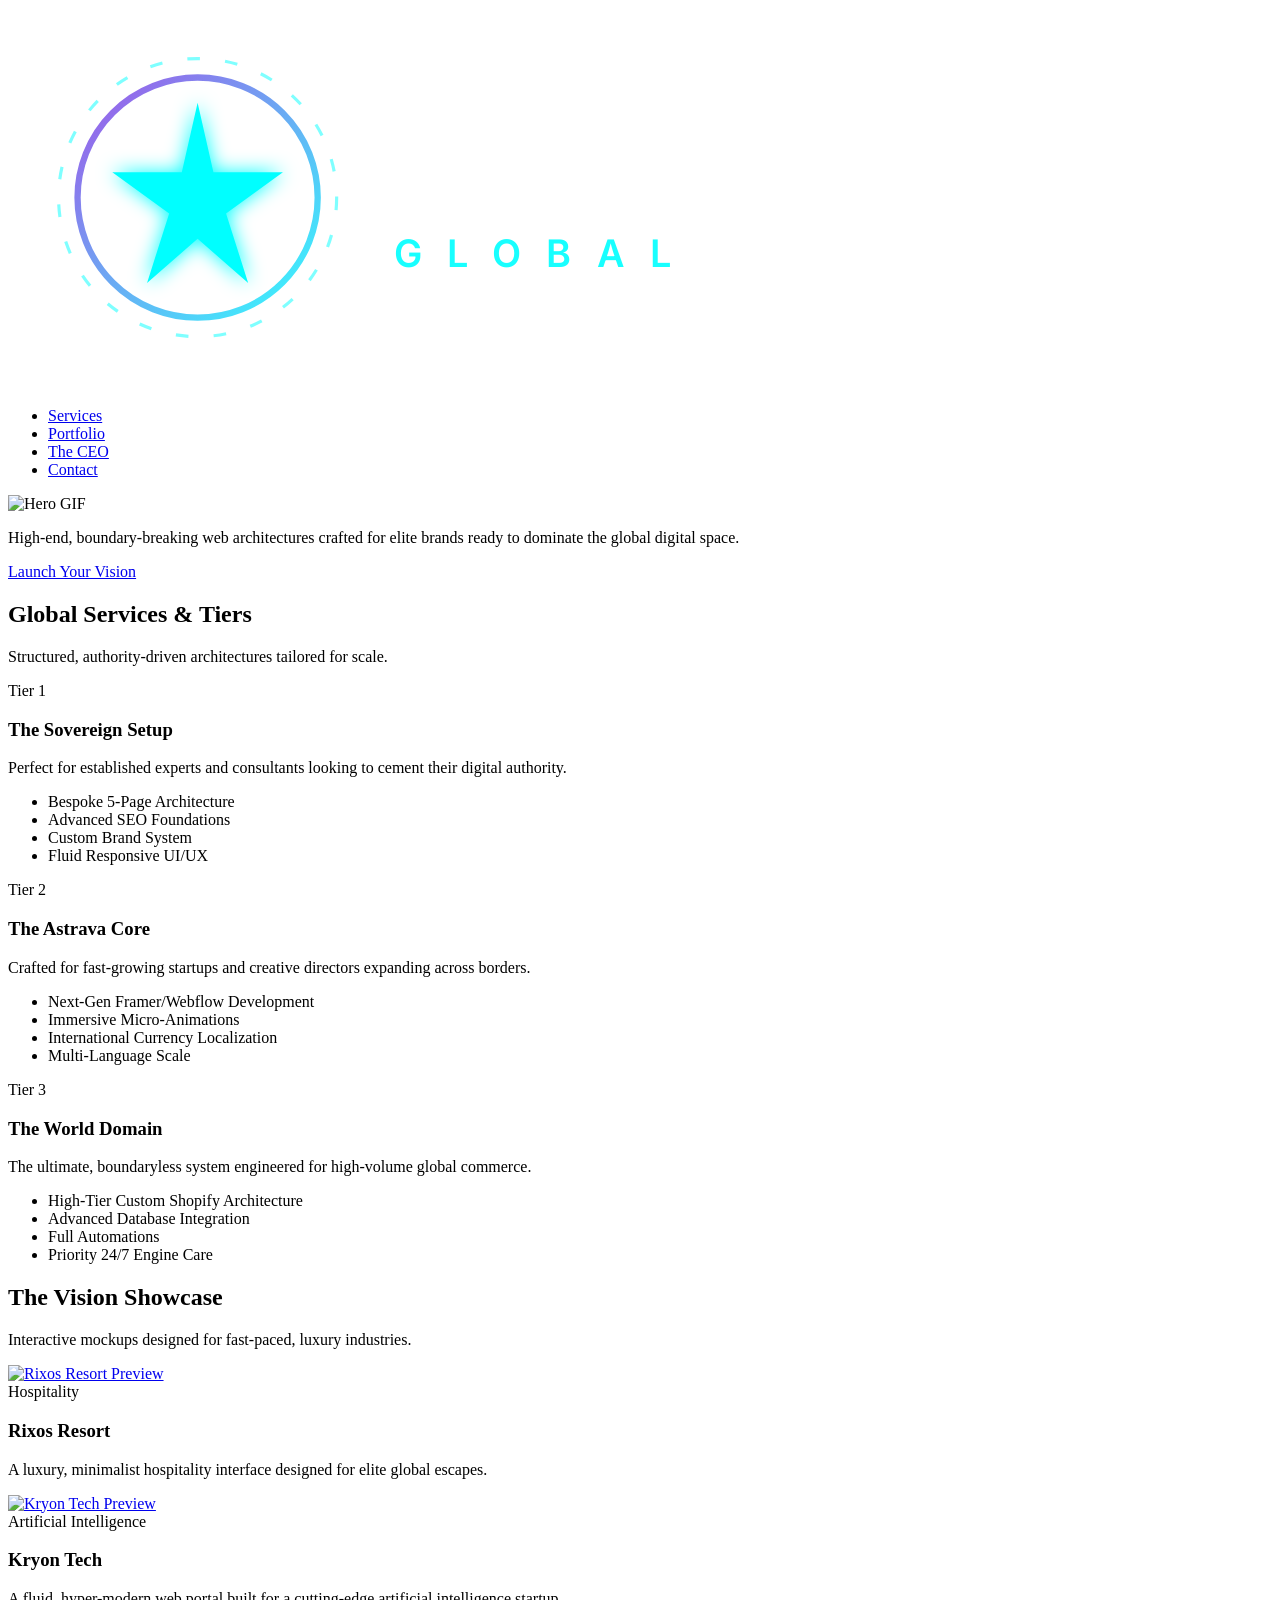
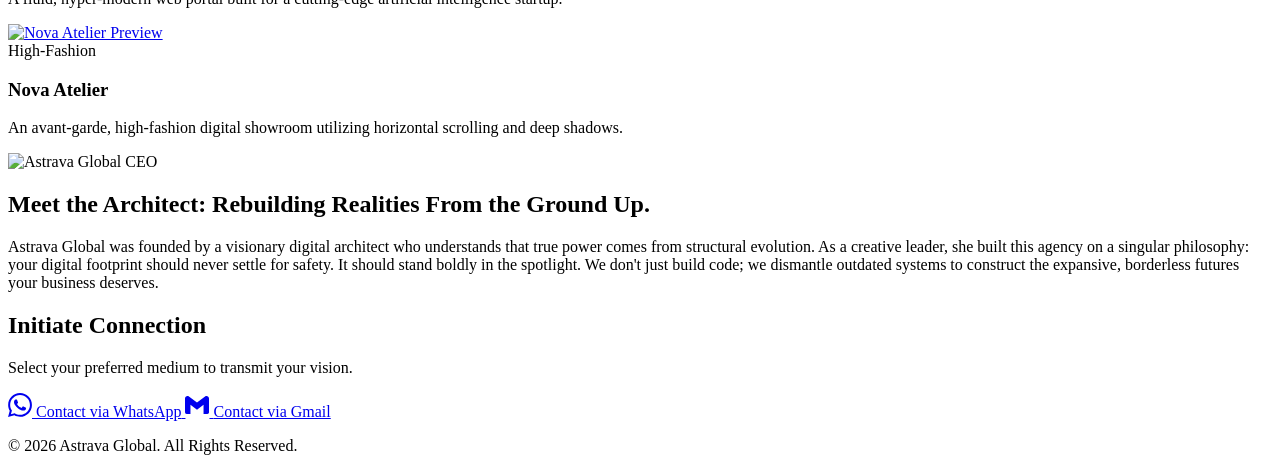
==== index.html @ 6e621c6f "Add files via upload" ====
<!DOCTYPE html>
<html lang="en">
<head>
  <meta charset="UTF-8">
  <meta name="viewport" content="width=device-width, initial-scale=1.0">
  <title>Astrava Global | Digital Kingdoms for Global Visionaries</title>
  
  <link rel="icon" type="images/favicon.png" sizes="16x16" href="/path-to-your/favicon-16x16.png">
  <link rel="preconnect" href="https://fonts.googleapis.com">
  <link rel="preconnect" href="https://fonts.gstatic.com" crossorigin>
  <link href="https://fonts.googleapis.com/css2?family=Inter:wght@300;400;600;800&family=Syne:wght@500;700;800&display=swap" rel="stylesheet">
  
  <link rel="stylesheet" href="styles.css">
</head>
<body>

  <nav class="navbar">
    <div class="logo-wrapper">
      <svg xmlns="http://www.w3.org/2000/svg" viewBox="0 0 400 120" width="100%" height="auto">
        <defs>
          <filter id="cyanGlow" x="-20%" y="-20%" width="140%" height="140%">
            <feGaussianBlur stdDeviation="3" result="blur" />
            <feMerge>
              <feMergeNode in="blur" />
              <feMergeNode in="SourceGraphic" />
            </feMerge>
          </filter>
          
          <linearGradient id="nebulaGrad" x1="0%" y1="0%" x2="100%" y2="100%">
            <stop offset="0%" stop-color="#8A2BE2" />
            <stop offset="100%" stop-color="#00FFFF" />
          </linearGradient>
        </defs>

        <g transform="translate(10, 10)">
          <circle cx="50" cy="50" r="38" fill="none" stroke="url(#nebulaGrad)" stroke-width="2" opacity="0.8"/>
          <circle cx="50" cy="50" r="44" fill="none" stroke="#00FFFF" stroke-width="1" stroke-dasharray="4 8" opacity="0.5"/>
          
          <path d="M50 20 L55 42 L77 42 L59 55 L66 77 L50 63 L34 77 L41 55 L23 42 L45 42 Z" fill="#00FFFF" filter="url(#cyanGlow)"/>
        </g>

        <text x="120" y="58" fill="#FFFFFF" font-family="'Syne', 'Inter', sans-serif" font-size="32" font-weight="800" letter-spacing="2">ASTRAVA</text>
        <text x="122" y="82" fill="#00FFFF" font-family="'Inter', sans-serif" font-size="12" font-weight="600" letter-spacing="8" opacity="0.9">GLOBAL</text>
      </svg>
    </div>

    <ul class="nav-links">
      <li><a href="#services">Services</a></li>
      <li><a href="#portfolio">Portfolio</a></li>
      <li><a href="#ceo">The CEO</a></li>
      <li><a href="#contact" class="btn-nav">Contact</a></li>
    </ul>
  </nav>

  <!-- Hero Section -->
  <header class="hero">
    <div class="hero-image-wrapper">
      <img src="images/hero.gif" alt="Hero GIF" class="hero-image">
    </div>
    <div class="hero-content">
      <p class="hero-subtitle">High-end, boundary-breaking web architectures crafted for elite brands ready to dominate the global digital space.</p>
      <a href="#contact" class="btn-primary">Launch Your Vision</a>
    </div>
  </header>

  <section id="services" class="services-section">
    <div class="section-header">
      <h2>Global Services & Tiers</h2>
      <p>Structured, authority-driven architectures tailored for scale.</p>
    </div>
    
    <div class="services-grid">
      <div class="card service-card">
        <div class="tier-tag">Tier 1</div>
        <h3>The Sovereign Setup</h3>
        <p class="card-desc">Perfect for established experts and consultants looking to cement their digital authority.</p>
        <ul class="service-list">
          <li>Bespoke 5-Page Architecture</li>
          <li>Advanced SEO Foundations</li>
          <li>Custom Brand System</li>
          <li>Fluid Responsive UI/UX</li>
        </ul>
      </div>

      <div class="card service-card featured">
        <div class="tier-tag">Tier 2</div>
        <h3>The Astrava Core</h3>
        <p class="card-desc">Crafted for fast-growing startups and creative directors expanding across borders.</p>
        <ul class="service-list">
          <li>Next-Gen Framer/Webflow Development</li>
          <li>Immersive Micro-Animations</li>
          <li>International Currency Localization</li>
          <li>Multi-Language Scale</li>
        </ul>
      </div>

      <div class="card service-card">
        <div class="tier-tag">Tier 3</div>
        <h3>The World Domain</h3>
        <p class="card-desc">The ultimate, boundaryless system engineered for high-volume global commerce.</p>
        <ul class="service-list">
          <li>High-Tier Custom Shopify Architecture</li>
          <li>Advanced Database Integration</li>
          <li>Full Automations</li>
          <li>Priority 24/7 Engine Care</li>
        </ul>
      </div>
    </div>
  </section>

  <section id="portfolio" class="portfolio-section">
    <div class="section-header">
      <h2>The Vision Showcase</h2>
      <p>Interactive mockups designed for fast-paced, luxury industries.</p>
    </div>

    <div class="portfolio-grid">
      <!-- Hospitality Card -->
      <div class="card portfolio-card">
        <div class="portfolio-preview">
         <a href="portfolio1.html" class="portfolio-link">
          <img src="images/hospitality-preview.jpg" alt="Rixos Resort Preview" class="portfolio-img">
        </a>
          <div class="mockup-overlay">
            <span>Hospitality</span>
          </div>
        </div>
        <h3>Rixos Resort</h3>
        <p>A luxury, minimalist hospitality interface designed for elite global escapes.</p>
      </div>

      <!-- Artificial Intelligence Card -->
      <div class="card portfolio-card">
        <div class="portfolio-preview">
        <a href="portfolio2.html" class="portfolio-link">
          <img src="images/ai-preview.jpg" alt="Kryon Tech Preview" class="portfolio-img">
          </a>
          <div class="mockup-overlay">
            <span>Artificial Intelligence</span>
          </div>
        </div>
        <h3>Kryon Tech</h3>
        <p>A fluid, hyper-modern web portal built for a cutting-edge artificial intelligence startup.</p>
      </div>

      <!-- High-Fashion Card -->
      <div class="card portfolio-card">
        <div class="portfolio-preview">
        <a href="portfolio3.html" class="portfolio-link">
          <img src="images/fashion-preview.jpg" alt="Nova Atelier Preview" class="portfolio-img">
          </a>
          <div class="mockup-overlay">
            <span>High-Fashion</span>
          </div>
        </div>
        <h3>Nova Atelier</h3>
        <p>An avant-garde, high-fashion digital showroom utilizing horizontal scrolling and deep shadows.</p>
      </div>
    </div>
  </section>

  <section id="ceo" class="ceo-section">
    <div class="ceo-container card">
      <div class="ceo-image-wrapper">
        <img src="images/ceo-portrait.png" alt="Astrava Global CEO" class="ceo-portrait">
      </div>
      <div class="ceo-content">
        <h2>Meet the Architect: Rebuilding Realities From the Ground Up.</h2>
        <p>Astrava Global was founded by a visionary digital architect who understands that true power comes from structural evolution. As a creative leader, she built this agency on a singular philosophy: your digital footprint should never settle for safety. It should stand boldly in the spotlight. We don't just build code; we dismantle outdated systems to construct the expansive, borderless futures your business deserves.</p>
      </div>
    </div>
  </section>

  <section id="contact" class="contact-section">
    <div class="section-header">
      <h2>Initiate Connection</h2>
      <p>Select your preferred medium to transmit your vision.</p>
    </div>

    <div class="contact-actions">
      <a 
        href="https://wa.me/+27692015508?text=Hello%20Astrava%20Global,%20I%20am%20ready%20to%20build%20my%20digital%20kingdom%20and%20would%20like%20to%20discuss%20a%20project." 
        target="_blank" 
        rel="noopener noreferrer" 
        class="contact-btn whatsapp-btn"
      >
        <svg xmlns="http://www.w3.org/2000/svg" width="24" height="24" viewBox="0 0 24 24" fill="currentColor"><path d="M.057 24l1.687-6.163c-1.041-1.804-1.588-3.849-1.587-5.946.003-6.556 5.338-11.891 11.893-11.891 3.181.001 6.167 1.24 8.413 3.488 2.245 2.248 3.481 5.236 3.48 8.414-.003 6.557-5.338 11.892-11.893 11.892-1.99-.001-3.951-.5-5.688-1.448l-6.305 1.654zm6.597-3.807c1.676.995 3.276 1.591 5.392 1.592 5.448 0 9.886-4.434 9.889-9.885.002-5.462-4.415-9.89-9.881-9.892-5.452 0-9.887 4.434-9.889 9.884-.001 2.225.651 3.891 1.746 5.634l-.999 3.648 3.742-.981zm11.387-5.464c-.074-.124-.272-.198-.57-.347-.297-.149-1.758-.868-2.031-.967-.272-.099-.47-.149-.669.149-.198.297-.768.967-.941 1.165-.173.198-.347.223-.644.074-.297-.149-1.255-.462-2.39-1.475-.883-.788-1.48-1.761-1.653-2.059-.173-.297-.018-.458.13-.606.134-.133.297-.347.446-.521.151-.172.2-.296.3-.495.099-.198.05-.372-.025-.521-.075-.148-.669-1.611-.916-2.206-.242-.579-.487-.501-.669-.51l-.57-.01c-.198 0-.52.074-.792.372s-1.04 1.016-1.04 2.479 1.065 2.876 1.213 3.074c.149.198 2.095 3.2 5.076 4.487.709.306 1.263.489 1.694.626.712.226 1.36.194 1.872.118.572-.085 1.758-.719 2.006-1.413.248-.695.248-1.29.173-1.414z"/></svg>
        <span>Contact via WhatsApp</span>
      </a>

      <a 
        href="https://mail.google.com/mail/?view=cm&fs=1&to=reycke2@gmail.com&su=Inquiry:%20Building%20a%20Digital%20Kingdom&body=Hello%20Astrava%20Global%20Team,%0A%0AI%20am%20interested%20in%20working%20together%20to%20build%20a%20high-end%20digital%20presence%20for%20my%20brand.%0A%0ABest%20regards," 
        target="_blank" 
        rel="noopener noreferrer" 
        class="contact-btn gmail-btn"
      >
        <svg xmlns="http://www.w3.org/2000/svg" width="24" height="24" viewBox="0 0 24 24" fill="currentColor"><path d="M24 5.457v13.909c0 .904-.732 1.636-1.636 1.636h-3.819V11.73L12 16.64l-6.545-4.91v9.273H1.636A1.636 1.636 0 0 1 0 19.366V5.457c0-2.023 2.309-3.178 3.927-1.964L12 9.545l8.073-6.052c1.618-1.214 3.927-.059 3.927 1.964z"/></svg>
        <span>Contact via Gmail</span>
      </a>
    </div>
  </section>

  <footer class="footer">
    <p>&copy; 2026 Astrava Global. All Rights Reserved.</p>
  </footer>

  <script src="script.js"></script>
</body>
</html>
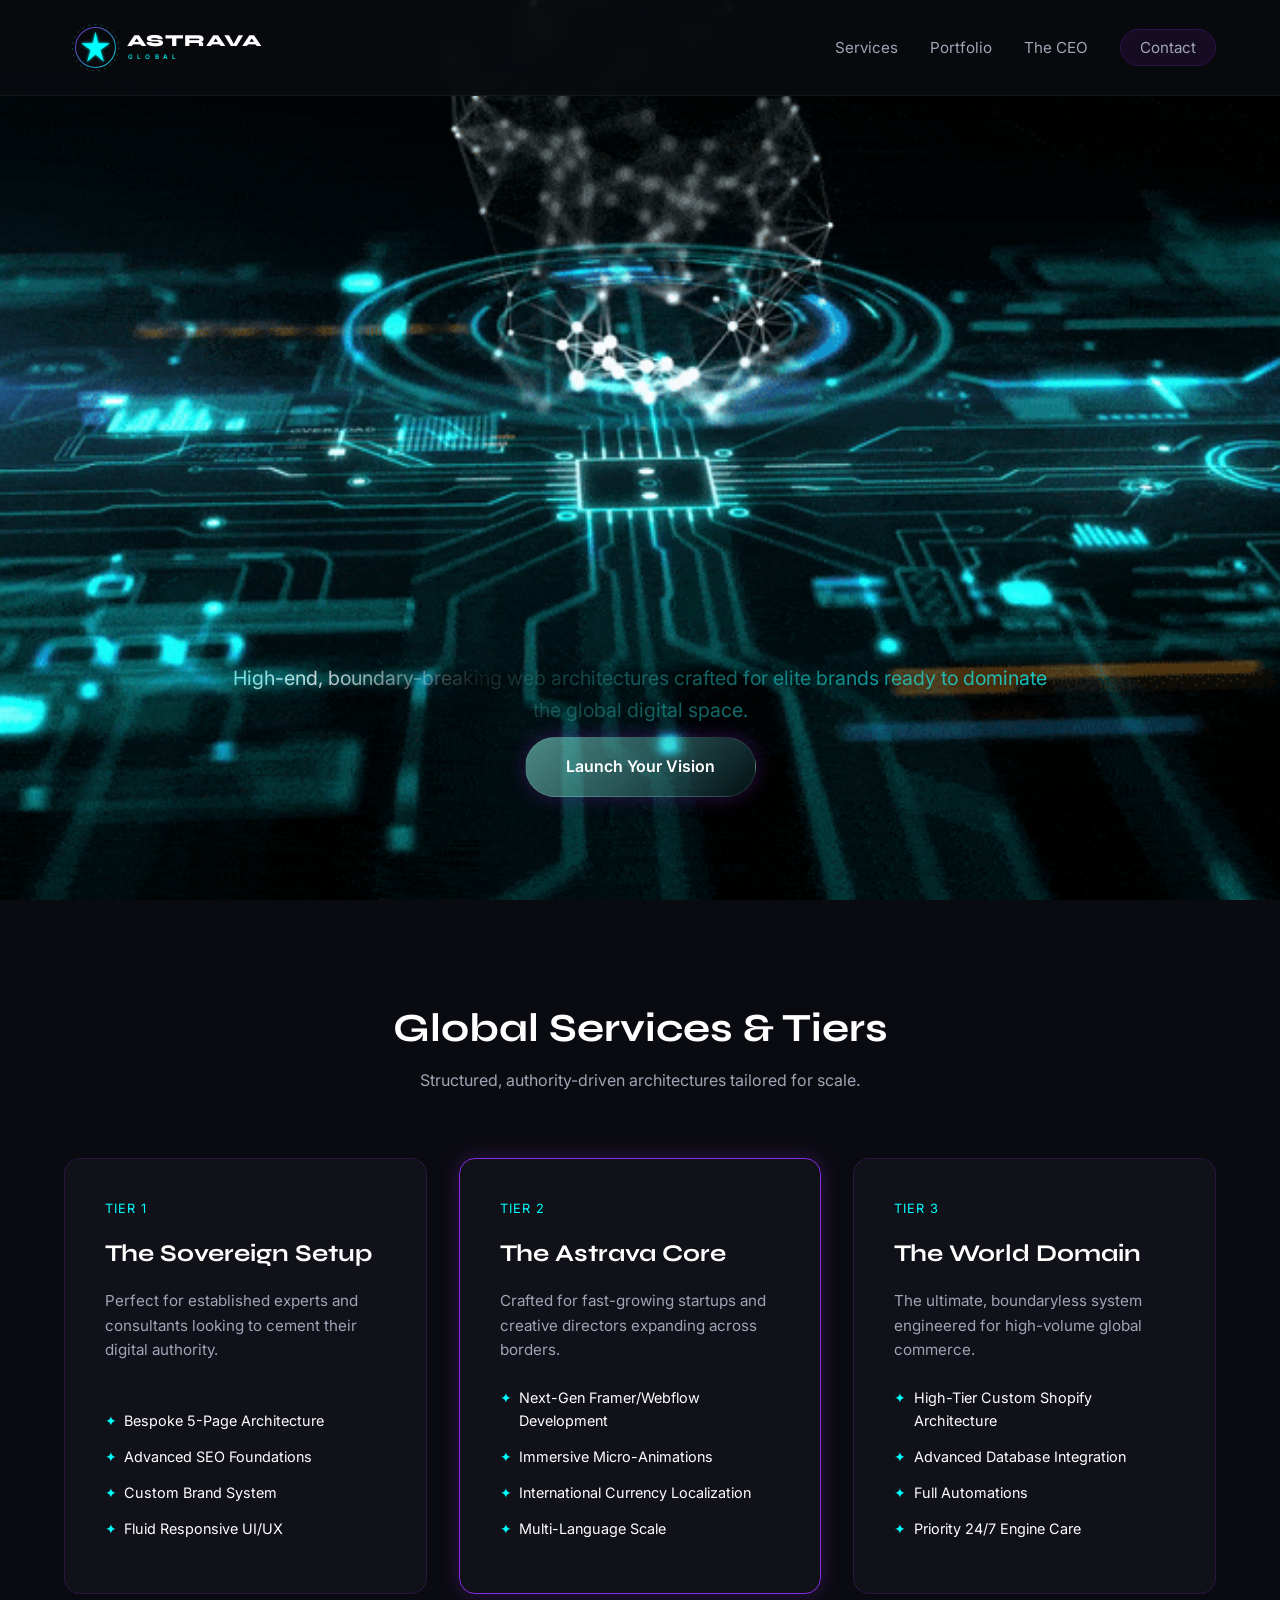
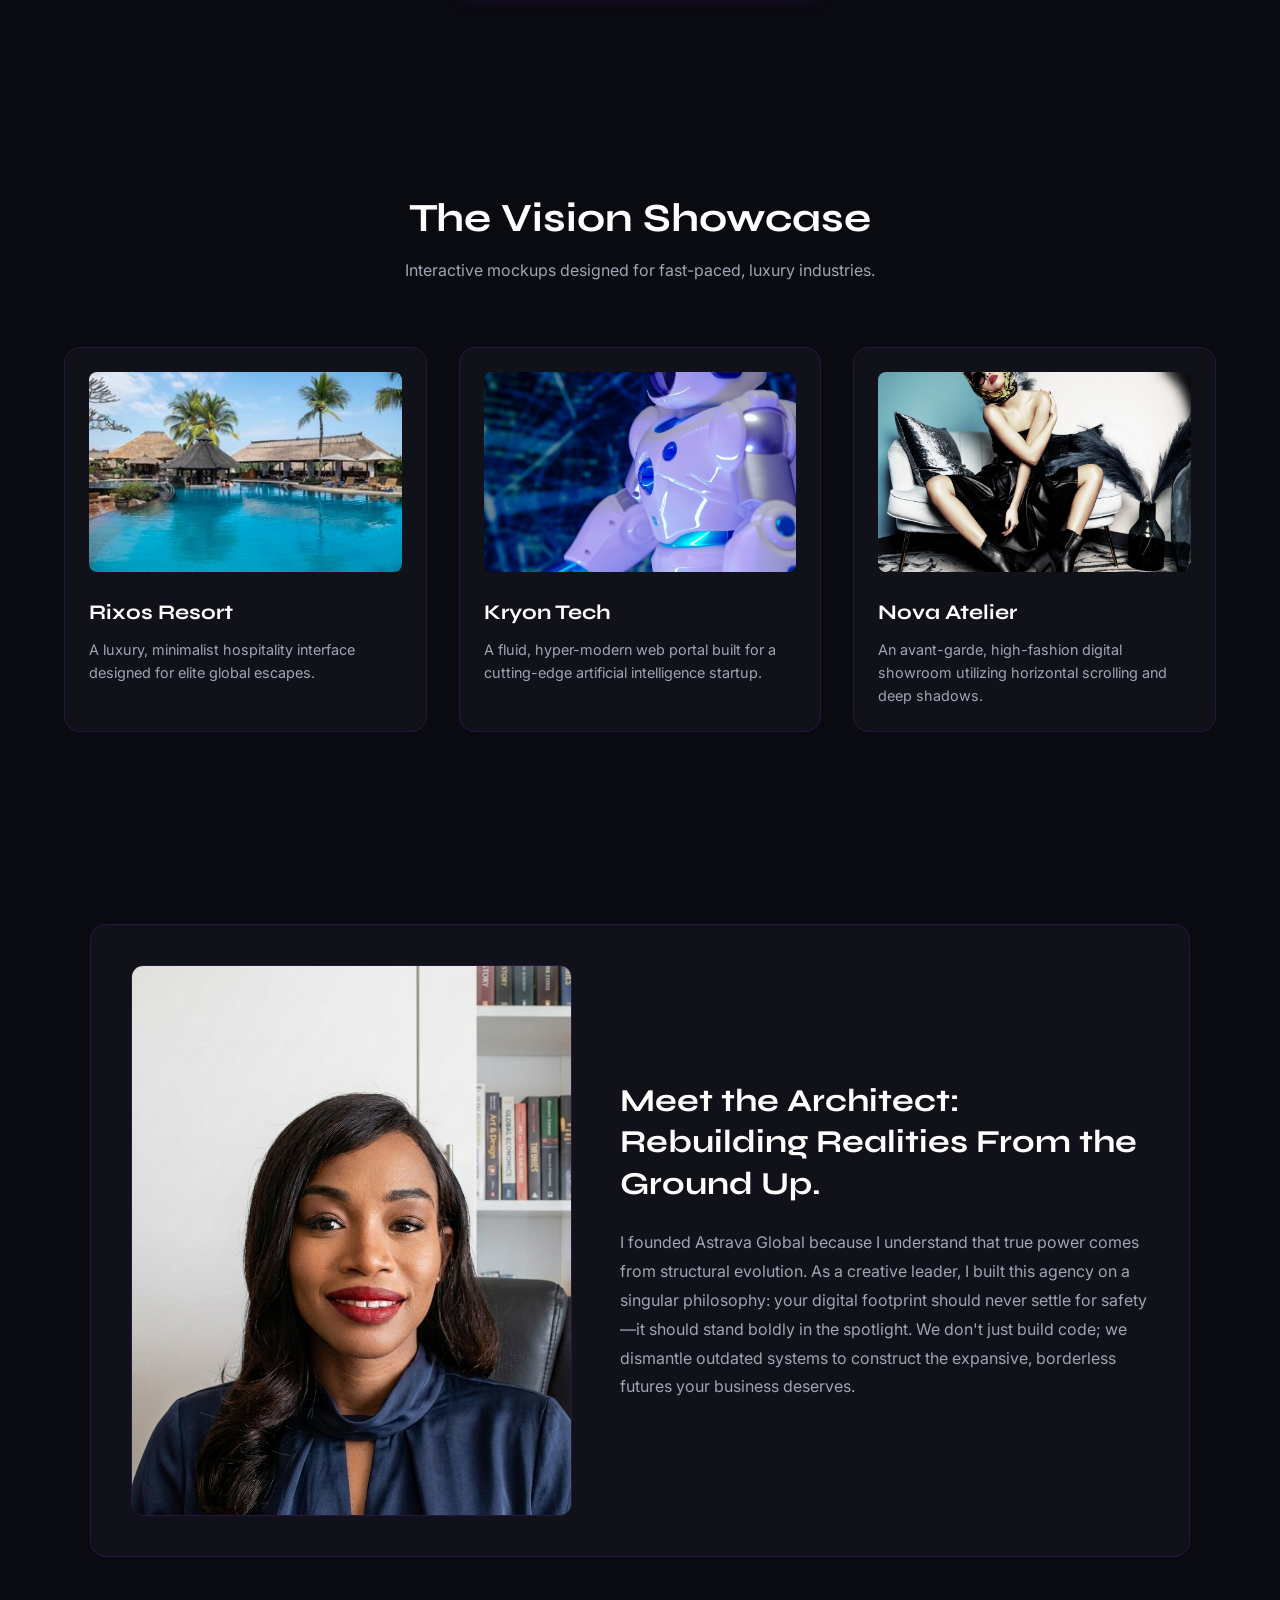
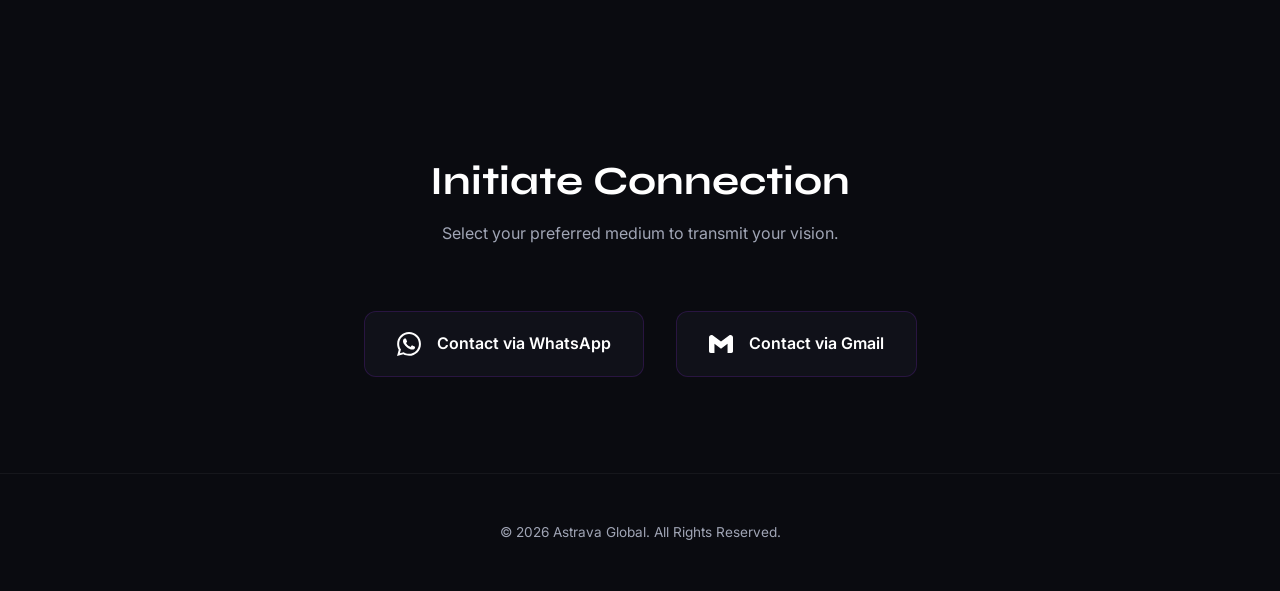
==== commit b72aa4a9: "Update index.html" ====
--- a/index.html
+++ b/index.html
@@ -166,7 +166,7 @@
       </div>
       <div class="ceo-content">
         <h2>Meet the Architect: Rebuilding Realities From the Ground Up.</h2>
-        <p>Astrava Global was founded by a visionary digital architect who understands that true power comes from structural evolution. As a creative leader, she built this agency on a singular philosophy: your digital footprint should never settle for safety. It should stand boldly in the spotlight. We don't just build code; we dismantle outdated systems to construct the expansive, borderless futures your business deserves.</p>
+        <p>I founded Astrava Global because I understand that true power comes from structural evolution. As a creative leader, I built this agency on a singular philosophy: your digital footprint should never settle for safety—it should stand boldly in the spotlight. We don't just build code; we dismantle outdated systems to construct the expansive, borderless futures your business deserves.</p>
       </div>
     </div>
   </section>
@@ -206,4 +206,4 @@
 
   <script src="script.js"></script>
 </body>
-</html>+</html>
--- a/styles.css
+++ b/styles.css
@@ -0,0 +1,479 @@
+/* ==========================================================================
+   Astrava Global — Cosmic Dark Mode Stylesheet
+   ========================================================================== */
+
+:root {
+  --bg-midnight: #0A0B10;
+  --text-starlight: #FFFFFF;
+  --text-muted: #A0A5B5;
+  --nebula-purple: #8A2BE2;
+  --nebula-indigo: #4B0082;
+  --electric-cyan: #00FFFF;
+  --card-bg: rgba(20, 22, 32, 0.6);
+  --card-border: rgba(138, 43, 226, 0.2);
+  --glow-cyan: rgba(0, 255, 255, 0.4);
+  --glow-purple: rgba(138, 43, 226, 0.3);
+}
+
+* {
+  margin: 0;
+  padding: 0;
+  box-sizing: border-box;
+  scroll-behavior: smooth;
+}
+
+body {
+  background-color: var(--bg-midnight);
+  color: var(--text-starlight);
+  font-family: 'Inter', sans-serif;
+  line-height: 1.6;
+  overflow-x: hidden;
+}
+
+/* Typography Headings */
+h1, h2, h3, .logo {
+  font-family: 'Syne', sans-serif;
+}
+
+/* Navbar */
+.navbar {
+  display: flex;
+  justify-content: space-between;
+  align-items: center;
+  padding: 1rem 5%;
+  position: fixed;
+  top: 0;
+  width: 100%;
+  z-index: 1000;
+  background: rgba(10, 11, 16, 0.85);
+  backdrop-filter: blur(12px);
+  border-bottom: 1px solid rgba(255, 255, 255, 0.05);
+}
+
+.logo-wrapper {
+  width: 210px;
+  display: flex;
+  align-items: center;
+}
+
+.logo-wrapper svg {
+  width: 100%;
+  height: auto;
+}
+
+.nav-links {
+  display: flex;
+  list-style: none;
+  gap: 2rem;
+  align-items: center;
+}
+
+.nav-links a {
+  color: var(--text-muted);
+  text-decoration: none;
+  font-size: 0.95rem;
+  transition: color 0.3s ease;
+}
+
+.nav-links a:hover {
+  border-color: var(--electric-cyan) !important;
+  color: var(--electric-cyan) !important;
+}
+
+.btn-nav {
+  border: 1px solid var(--card-border);
+  padding: 0.5rem 1.2rem;
+  border-radius: 20px;
+  background: rgba(138, 43, 226, 0.1);
+}
+
+.btn-nav:hover {
+  border-color: var(--electric-cyan) !important;
+  color: var(--electric-cyan) !important;
+}
+
+/* ==========================================================================
+   Hero Section — Full-Width Background & Centered Layout
+   ========================================================================== */
+
+.hero {
+  position: relative;
+  width: 100%;
+  min-height: 100vh;
+  display: flex;
+  flex-direction: column;
+  justify-content: center;
+  align-items: center;
+  padding-top: 80px; /* Precise offset clearance for fixed navigations */
+  text-align: center;
+}
+
+/* Immersive Full-Width Hero Canvas Backdrop */
+.hero-image-wrapper {
+  position: absolute;
+  top: 0;
+  left: 0;
+  width: 100%;
+  height: 100%;
+  z-index: 1;
+  overflow: hidden;
+}
+
+/* High-Performance Canvas Asset Rendering */
+.hero-image {
+  width: 100%;
+  height: 100%;
+  object-fit: cover; /* Complete screen viewport coverage protection */
+  display: block;
+}
+
+/* Foreground Interactive Content Alignment */
+.hero-content {
+  position: relative;
+  z-index: 2; /* Forces content layout stack above background wrapper assets */
+  max-width: 900px;
+  padding: 0 2rem;
+  display: flex;
+  flex-direction: column;
+  align-items: center; 
+  justify-content: center;
+}
+
+/* Subheading Element featuring Vertical Purple-to-Cyan Gradient Pulse */
+.hero-subtitle {
+  font-size: clamp(1rem, 2vw, 1.23rem);
+  margin-top: 30rem;
+  margin-bottom: 0.7rem;
+  max-width: 900px;
+  line-height: 1.6;
+  opacity: 80%;
+  
+  /* Muted fallback foundation color for characters outside the moving ray */
+  color: rgb(197 198 202 / 8%); 
+
+  /* Vertical multi-color light core (180deg Top-to-Bottom alignment) */
+  background-image: repeating-linear-gradient(120deg, #3d716842 10%, #00fffffa 45%, /* Signature Nebula Purple Core entry */ #ffffff 55%, /* Fluid translation into Electric Neon Cyan */ transparent 65%);
+  /* Expand texture map space allowing the beam to sweep cleanly down the block */
+  background-size: 200% auto;
+  background-position: 100% 0%;
+  
+  /* Clip color matrix maps explicitly into letter shapes */
+  -webkit-background-clip: text;
+  background-clip: text;
+  
+  /* Bypasses layout engine masking bugs to draw text depth without overlapping text-fills */
+  filter: drop-shadow(0px 2px 8px rgba(0, 0, 0, 0.95));
+  
+  /* Infinite cascading sweep cycle */
+   animation: horizontalGradientPulse 7.5s ease-in-out infinite;
+}
+
+/* High-Impact Brand Call to Action Interaction */
+.btn-primary {
+  display: inline-block;
+  padding: 1rem 2.5rem;
+  font-size: 1rem;
+  font-weight: 600;
+  color: var(--text-starlight);
+  background: linear-gradient(135deg, #81e2d796, #063f5040);
+  border-radius: 30px;
+  text-decoration: none;
+  transition: all 0.3s ease;
+  box-shadow: 0 0 20px var(--glow-purple);
+  border: 1px solid rgba(255, 255, 255, 0.1);
+}
+
+/* Interactive Hover States */
+.btn-primary:hover {
+  box-shadow: 0 0 30px var(--glow-cyan);
+  border-color: var(--electric-cyan);
+  color: #f5f9f9; /* Resolved original syntax error (removed trailing bracket anomaly) */
+  transform: translateY(-2px);
+}
+
+/* Keyframe Loop governing the horizontal X-Axis shifting track */
+@keyframes horizontalGradientPulse {
+  0% {
+    background-position: 150% 0;
+  }
+  60%, 100% {
+    /* Pushes full multi-color gradient array entirely past the right edge of the text */
+    background-position: -50% 0;
+  }
+}
+
+/* Common Section Layout */
+section {
+  padding: 6rem 5%;
+}
+
+.section-header {
+  text-align: center;
+  margin-bottom: 4rem;
+}
+
+.section-header h2 {
+  font-size: 2.5rem;
+  margin-bottom: 0.5rem;
+}
+
+.section-header p {
+  color: var(--text-muted);
+}
+
+/* Glassmorphism Cards */
+.card {
+  background: var(--card-bg);
+  border: 1px solid var(--card-border);
+  border-radius: 16px;
+  backdrop-filter: blur(10px);
+  padding: 2.5rem;
+  transition: transform 0.3s ease, border-color 0.3s ease, box-shadow 0.3s ease;
+}
+
+.card:hover {
+  transform: translateY(-5px);
+  border-color: rgba(0, 255, 255, 0.4);
+  box-shadow: 0 10px 30px rgba(0, 0, 0, 0.5);
+}
+
+/* Services Section */
+.services-grid {
+  display: grid;
+  grid-template-columns: repeat(auto-fit, minmax(300px, 1fr));
+  gap: 2rem;
+  max-width: 1200px;
+  margin: 0 auto;
+}
+
+.service-card {
+  display: flex;
+  flex-direction: column;
+  position: relative;
+}
+
+.service-card.featured {
+  border-color: var(--nebula-purple);
+  box-shadow: 0 0 20px var(--glow-purple);
+}
+
+.tier-tag {
+  align-self: flex-start;
+  font-size: 0.8rem;
+  text-transform: uppercase;
+  letter-spacing: 1px;
+  color: var(--electric-cyan);
+  margin-bottom: 1rem;
+}
+
+.service-card h3 {
+  font-size: 1.5rem;
+  margin-bottom: 1rem;
+}
+
+.card-desc {
+  color: var(--text-muted);
+  font-size: 0.95rem;
+  margin-bottom: 1.5rem;
+}
+
+.service-list {
+  list-style: none;
+  margin-top: auto;
+}
+
+.service-list li {
+  font-size: 0.9rem;
+  color: var(--text-starlight);
+  margin-bottom: 0.8rem;
+  position: relative;
+  padding-left: 1.2rem;
+}
+
+.service-list li::before {
+  content: "✦";
+  position: absolute;
+  left: 0;
+  color: var(--electric-cyan);
+}
+
+/* Portfolio Section */
+.portfolio-grid {
+  display: grid;
+  grid-template-columns: repeat(auto-fit, minmax(320px, 1fr));
+  gap: 2rem;
+  max-width: 1200px;
+  margin: 0 auto;
+}
+
+.portfolio-card {
+  overflow: hidden;
+  padding: 1.5rem;
+}
+
+.portfolio-preview {
+  height: 200px;
+  border-radius: 8px;
+  margin-bottom: 1.5rem;
+  position: relative;
+  background-size: cover;
+  background-position: center;
+}
+
+.mockup-1 { background: linear-gradient(135deg, #111, #2d1a3a); }
+.mockup-2 { background: linear-gradient(135deg, #051a24, #0a3d42); }
+.mockup-3 { background: linear-gradient(135deg, #1c0a2a, #0a0b10); }
+
+.mockup-overlay {
+  position: absolute;
+  inset: 0;
+  background: rgba(10, 11, 16, 0);
+  display: flex;
+  align-items: center;
+  justify-content: center;
+  pointer-events: none;
+
+}.mockup-overlay:hover {
+  position: absolute;
+  inset: 0;
+  background: rgba(10, 11, 16, 0.434);
+  display: flex;
+  align-items: center;
+  justify-content: center;
+}
+
+.mockup-overlay span {
+  border: 1px solid rgba(249, 253, 253, 0);
+  color: rgba(249, 253, 253, 0);
+  padding: 0.4rem 1rem;
+  font-size: 0.8rem;
+  letter-spacing: 1.5px;
+  text-transform: uppercase;
+  border-radius: 20px;
+  background: rgba(249, 253, 253, 0);
+}
+.mockup-overlay span:hover {
+   border: 1px solid var(--electric-cyan);
+  color: var(--electric-cyan) !important;
+   background: rgba(51, 51, 51, 0.37);
+}
+
+
+.portfolio-card h3 {
+  font-size: 1.3rem;
+  margin-bottom: 0.5rem;
+}
+
+.portfolio-card p {
+  color: var(--text-muted);
+  font-size: 0.9rem;
+}
+
+.portfolio-img {
+  width: 100%;
+  height: 100%;
+  object-fit: cover;
+  border-radius: 8px;
+  display: block;
+}
+
+/* CEO Section */
+.ceo-container {
+  max-width: 1100px;
+  margin: 0 auto;
+  display: grid;
+  grid-template-columns: 1fr 1.2fr;
+  gap: 3rem;
+  align-items: center;
+}
+
+.ceo-image-wrapper {
+  width: 100%;
+  aspect-ratio: 4/5;
+  border-radius: 12px;
+  overflow: hidden;
+  border: 1px solid var(--card-border);
+}
+
+.ceo-portrait {
+  width: 100%;
+  height: 100%;
+  object-fit: cover;
+  display: block;
+}
+
+.ceo-content h2 {
+  font-size: 2rem;
+  margin-bottom: 1.5rem;
+  line-height: 1.3;
+}
+
+.ceo-content p {
+  color: var(--text-muted);
+  font-size: 1rem;
+  line-height: 1.8;
+}
+
+/* Contact Section */
+.contact-actions {
+  display: flex;
+  justify-content: center;
+  gap: 2rem;
+  flex-wrap: wrap;
+  max-width: 800px;
+  margin: 0 auto;
+}
+
+.contact-btn {
+  display: flex;
+  align-items: center;
+  gap: 1rem;
+  padding: 1.2rem 2rem;
+  border-radius: 12px;
+  text-decoration: none;
+  color: var(--text-starlight);
+  background: var(--card-bg);
+  border: 1px solid var(--card-border);
+  font-weight: 600;
+  transition: all 0.3s ease;
+}
+
+.contact-btn svg {
+  transition: transform 0.3s ease;
+}
+
+.whatsapp-btn:hover {
+  border-color: #25D366;
+  box-shadow: 0 0 25px rgba(37, 211, 102, 0.3);
+  color: #25D366;
+}
+
+.gmail-btn:hover {
+  border-color: #EA4335;
+  box-shadow: 0 0 25px rgba(234, 67, 53, 0.3);
+  color: #EA4335;
+}
+
+.contact-btn:hover svg {
+  transform: scale(1.1);
+}
+
+/* Footer */
+.footer {
+  text-align: center;
+  padding: 3rem 5%;
+  border-top: 1px solid rgba(255, 255, 255, 0.05);
+  color: var(--text-muted);
+  font-size: 0.85rem;
+}
+
+/* Responsive Styles */
+@media (max-width: 850px) {
+  .ceo-container {
+    grid-template-columns: 1fr;
+  }
+  
+  .nav-links {
+    display: none;
+  }
+}
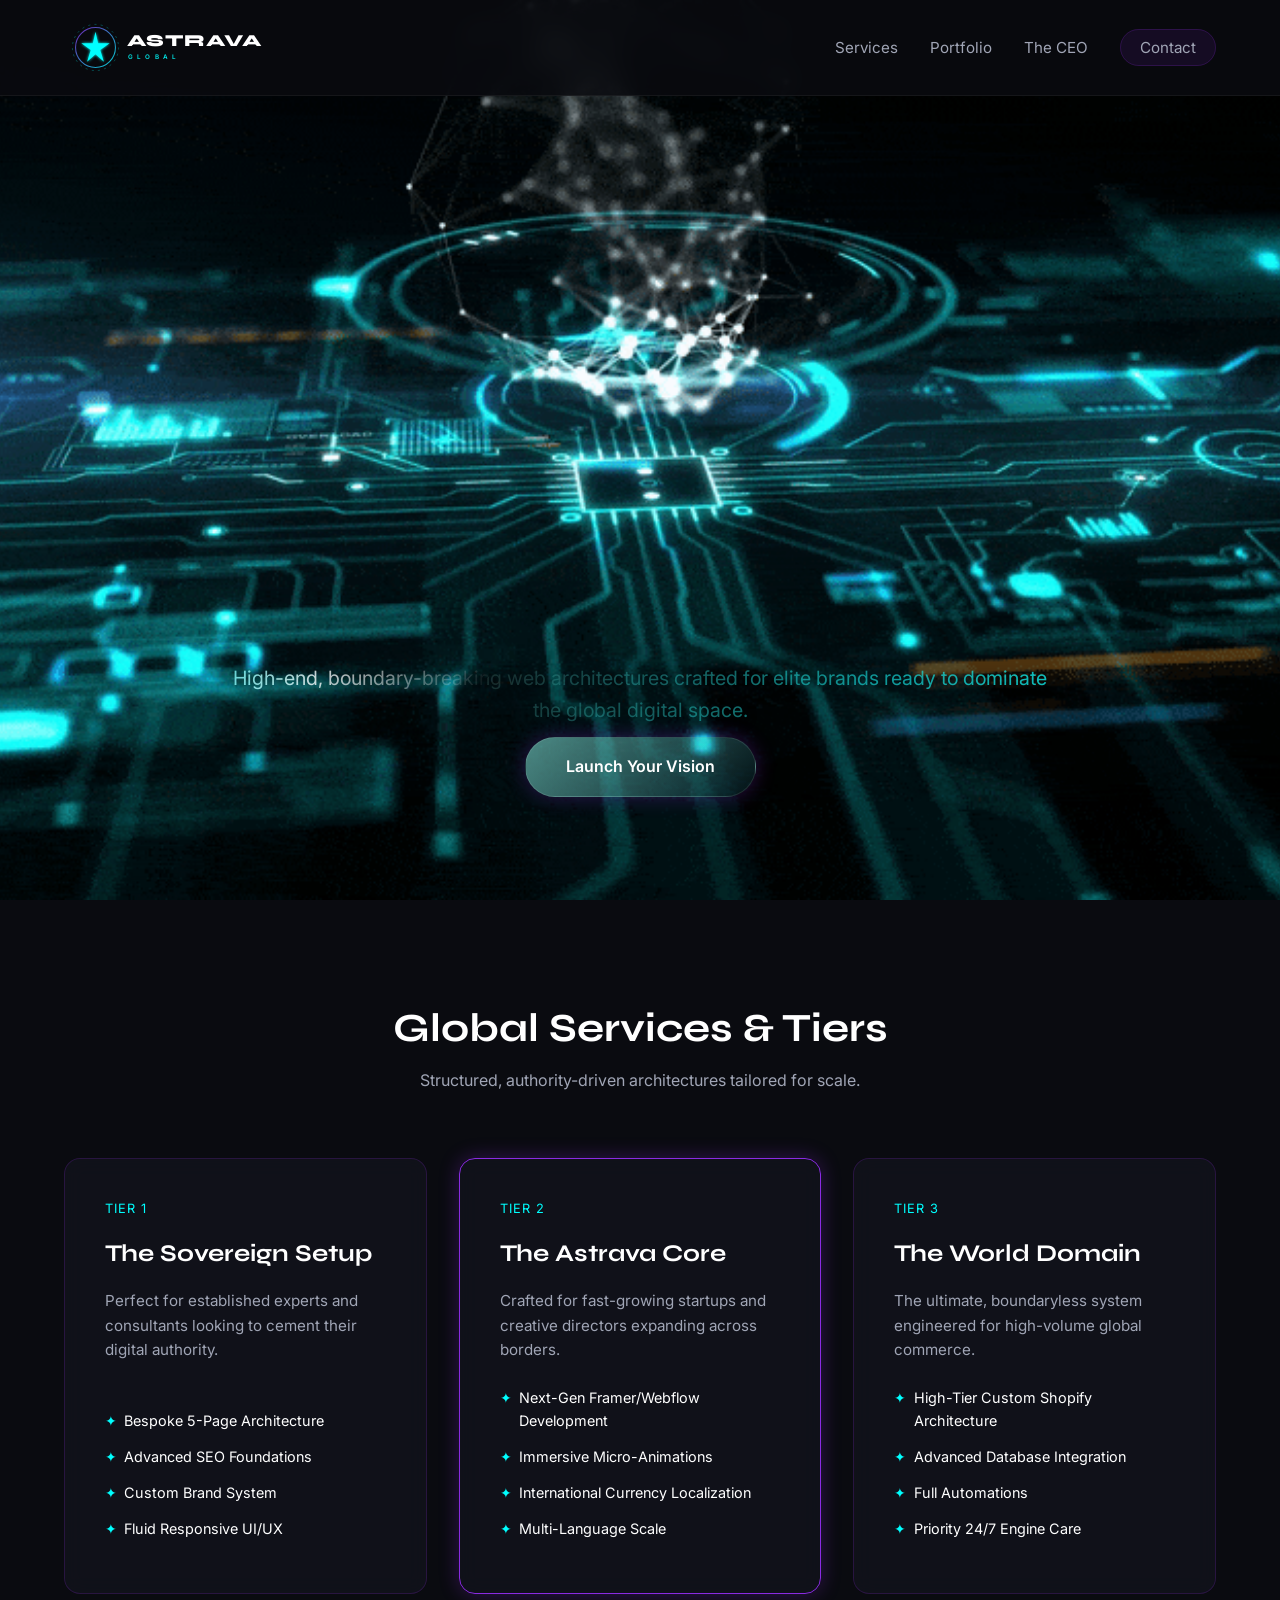
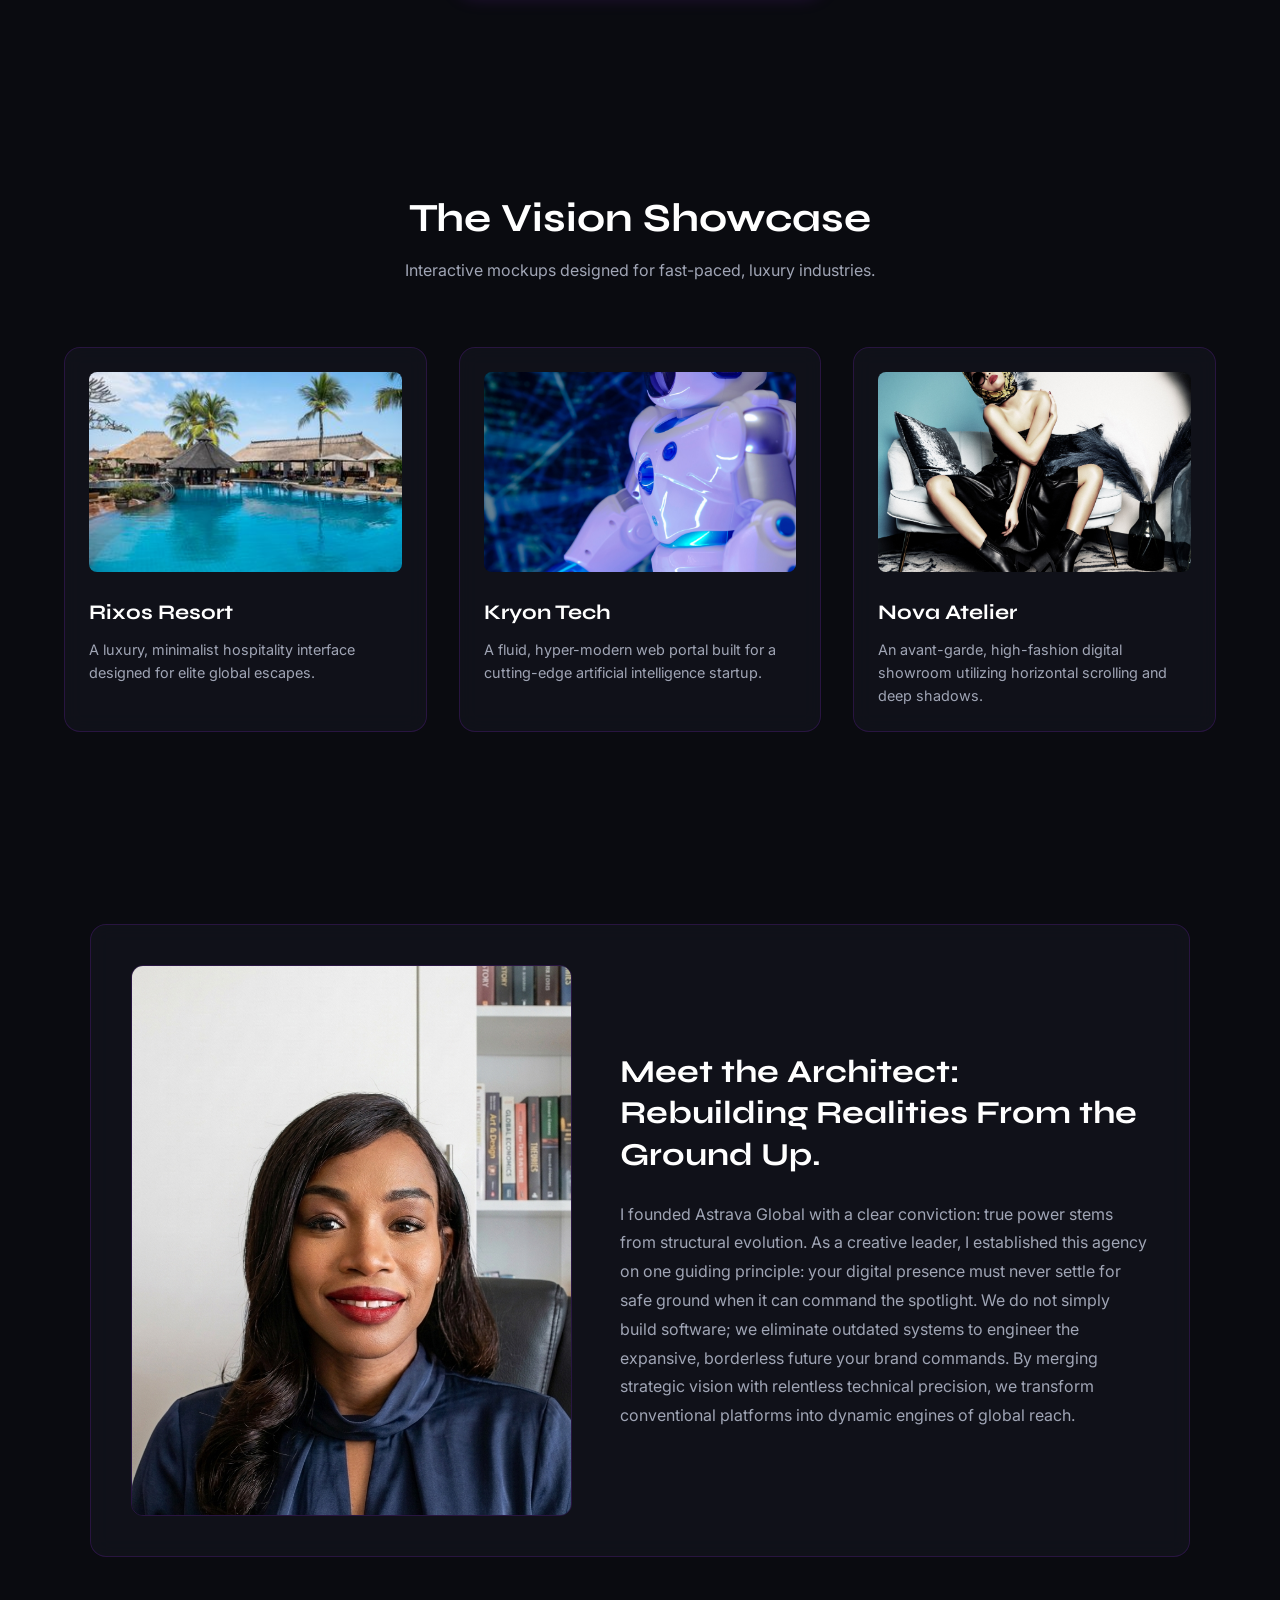
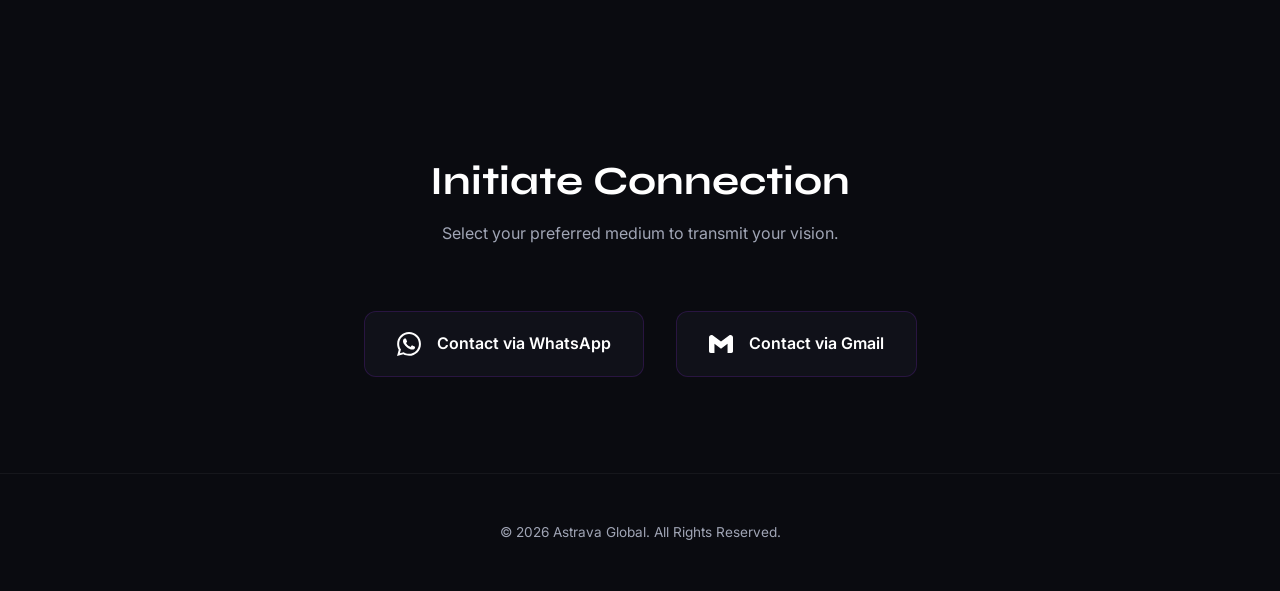
==== commit 6dd66a01: "Update index.html" ====
--- a/index.html
+++ b/index.html
@@ -166,7 +166,7 @@
       </div>
       <div class="ceo-content">
         <h2>Meet the Architect: Rebuilding Realities From the Ground Up.</h2>
-        <p>I founded Astrava Global because I understand that true power comes from structural evolution. As a creative leader, I built this agency on a singular philosophy: your digital footprint should never settle for safety—it should stand boldly in the spotlight. We don't just build code; we dismantle outdated systems to construct the expansive, borderless futures your business deserves.</p>
+        <p>I founded Astrava Global with a clear conviction: true power stems from structural evolution. As a creative leader, I established this agency on one guiding principle: your digital presence must never settle for safe ground when it can command the spotlight. We do not simply build software; we eliminate outdated systems to engineer the expansive, borderless future your brand commands. By merging strategic vision with relentless technical precision, we transform conventional platforms into dynamic engines of global reach.</p>
       </div>
     </div>
   </section>
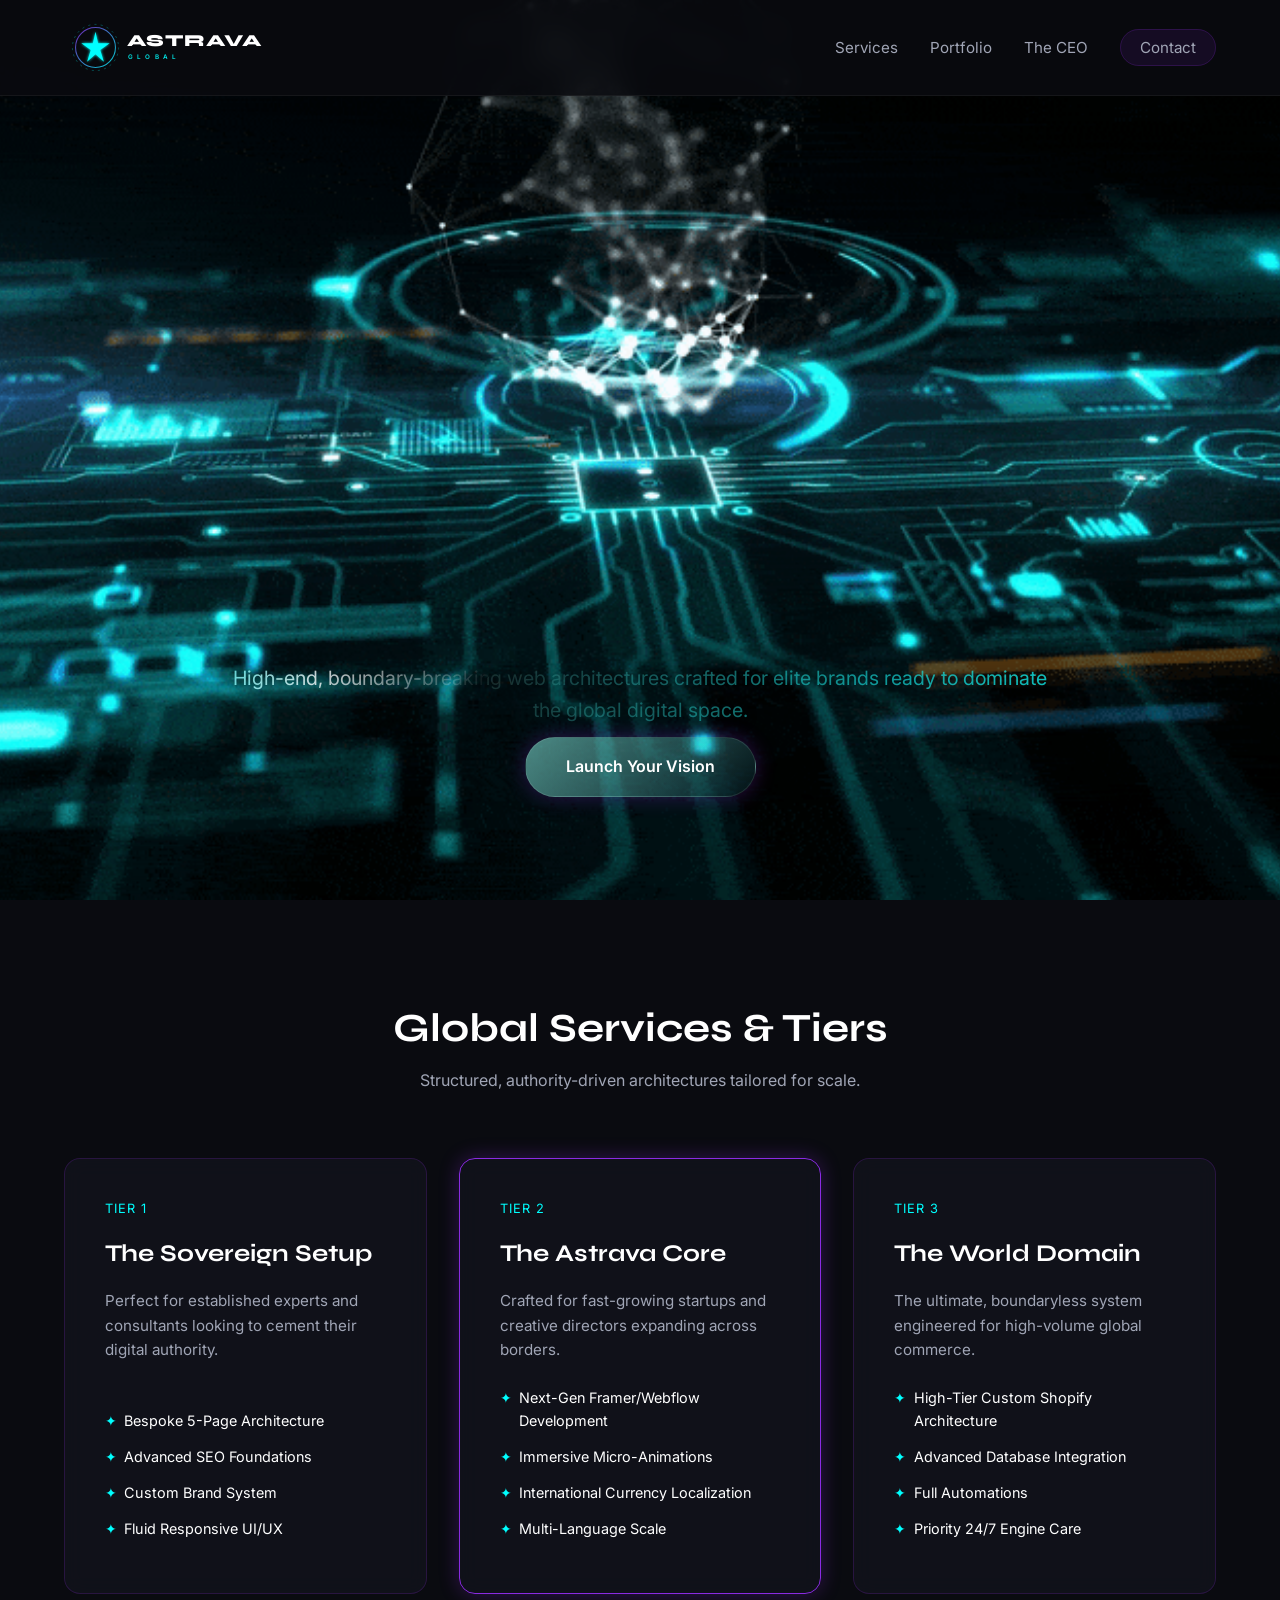
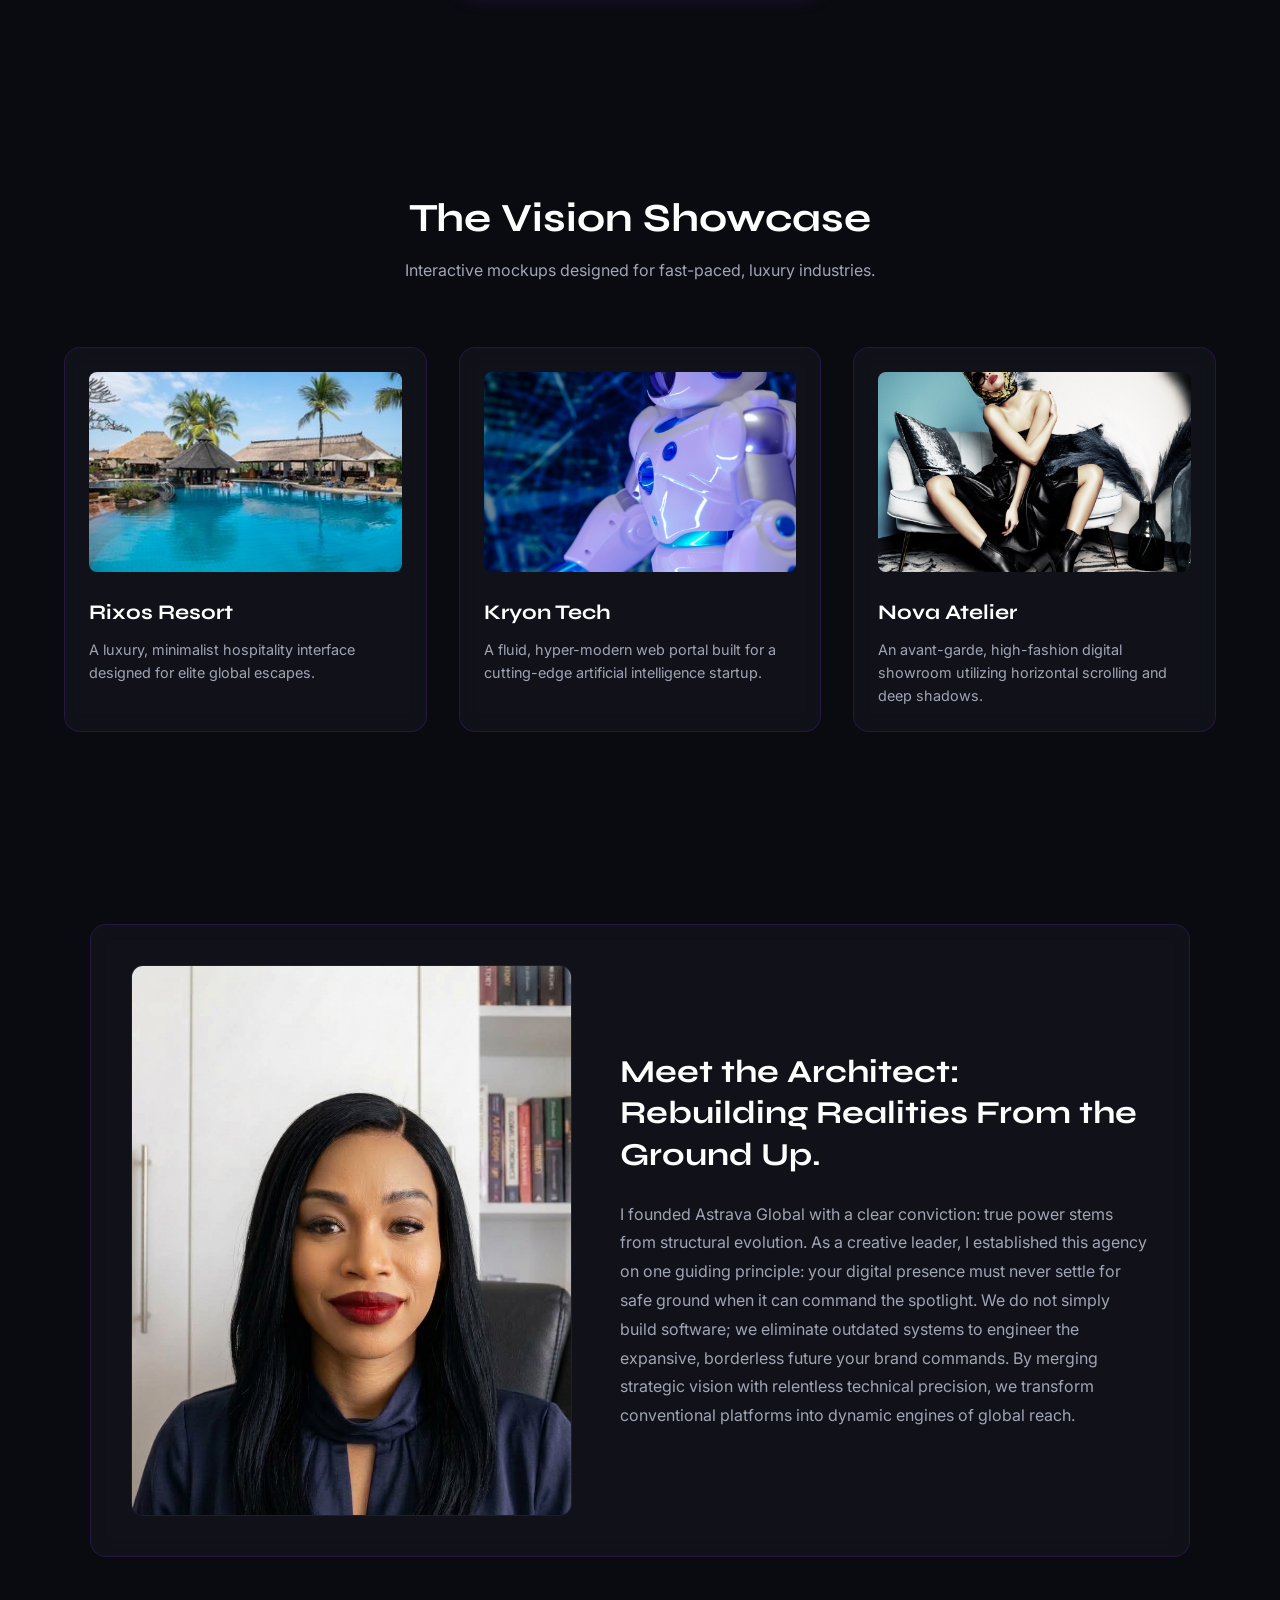
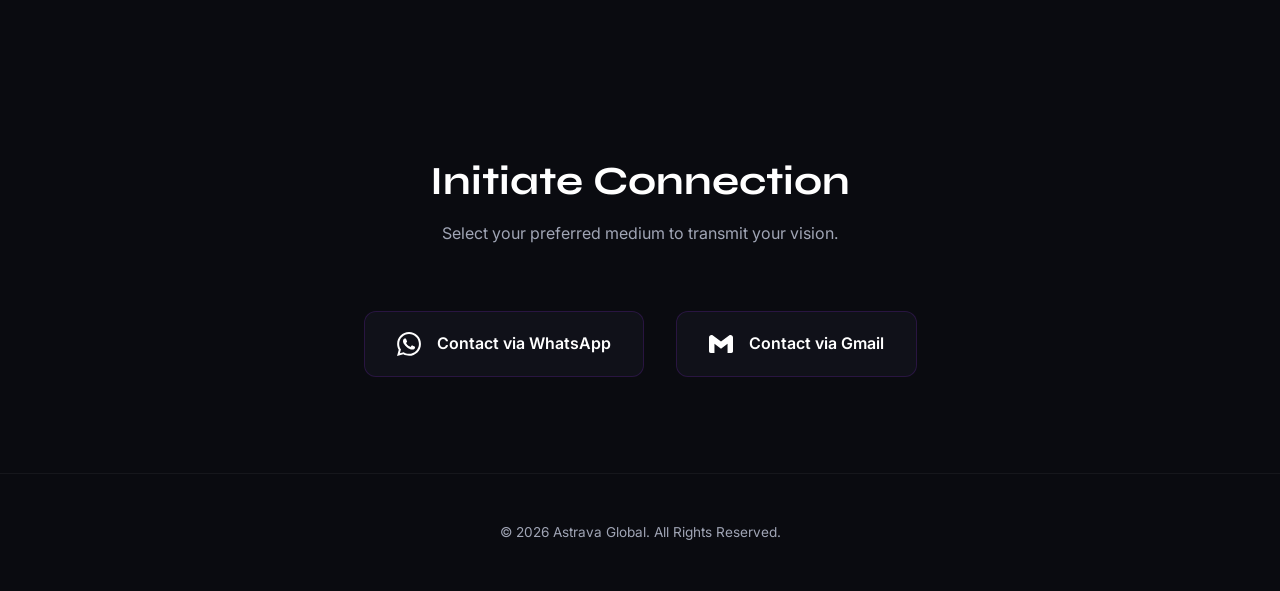
==== commit 1342d8d6: "Update index.html" ====
--- a/index.html
+++ b/index.html
@@ -162,7 +162,7 @@
   <section id="ceo" class="ceo-section">
     <div class="ceo-container card">
       <div class="ceo-image-wrapper">
-        <img src="images/ceo-portrait.png" alt="Astrava Global CEO" class="ceo-portrait">
+        <img src="images/ceo-portrait.jpg" alt="Astrava Global CEO" class="ceo-portrait">
       </div>
       <div class="ceo-content">
         <h2>Meet the Architect: Rebuilding Realities From the Ground Up.</h2>
